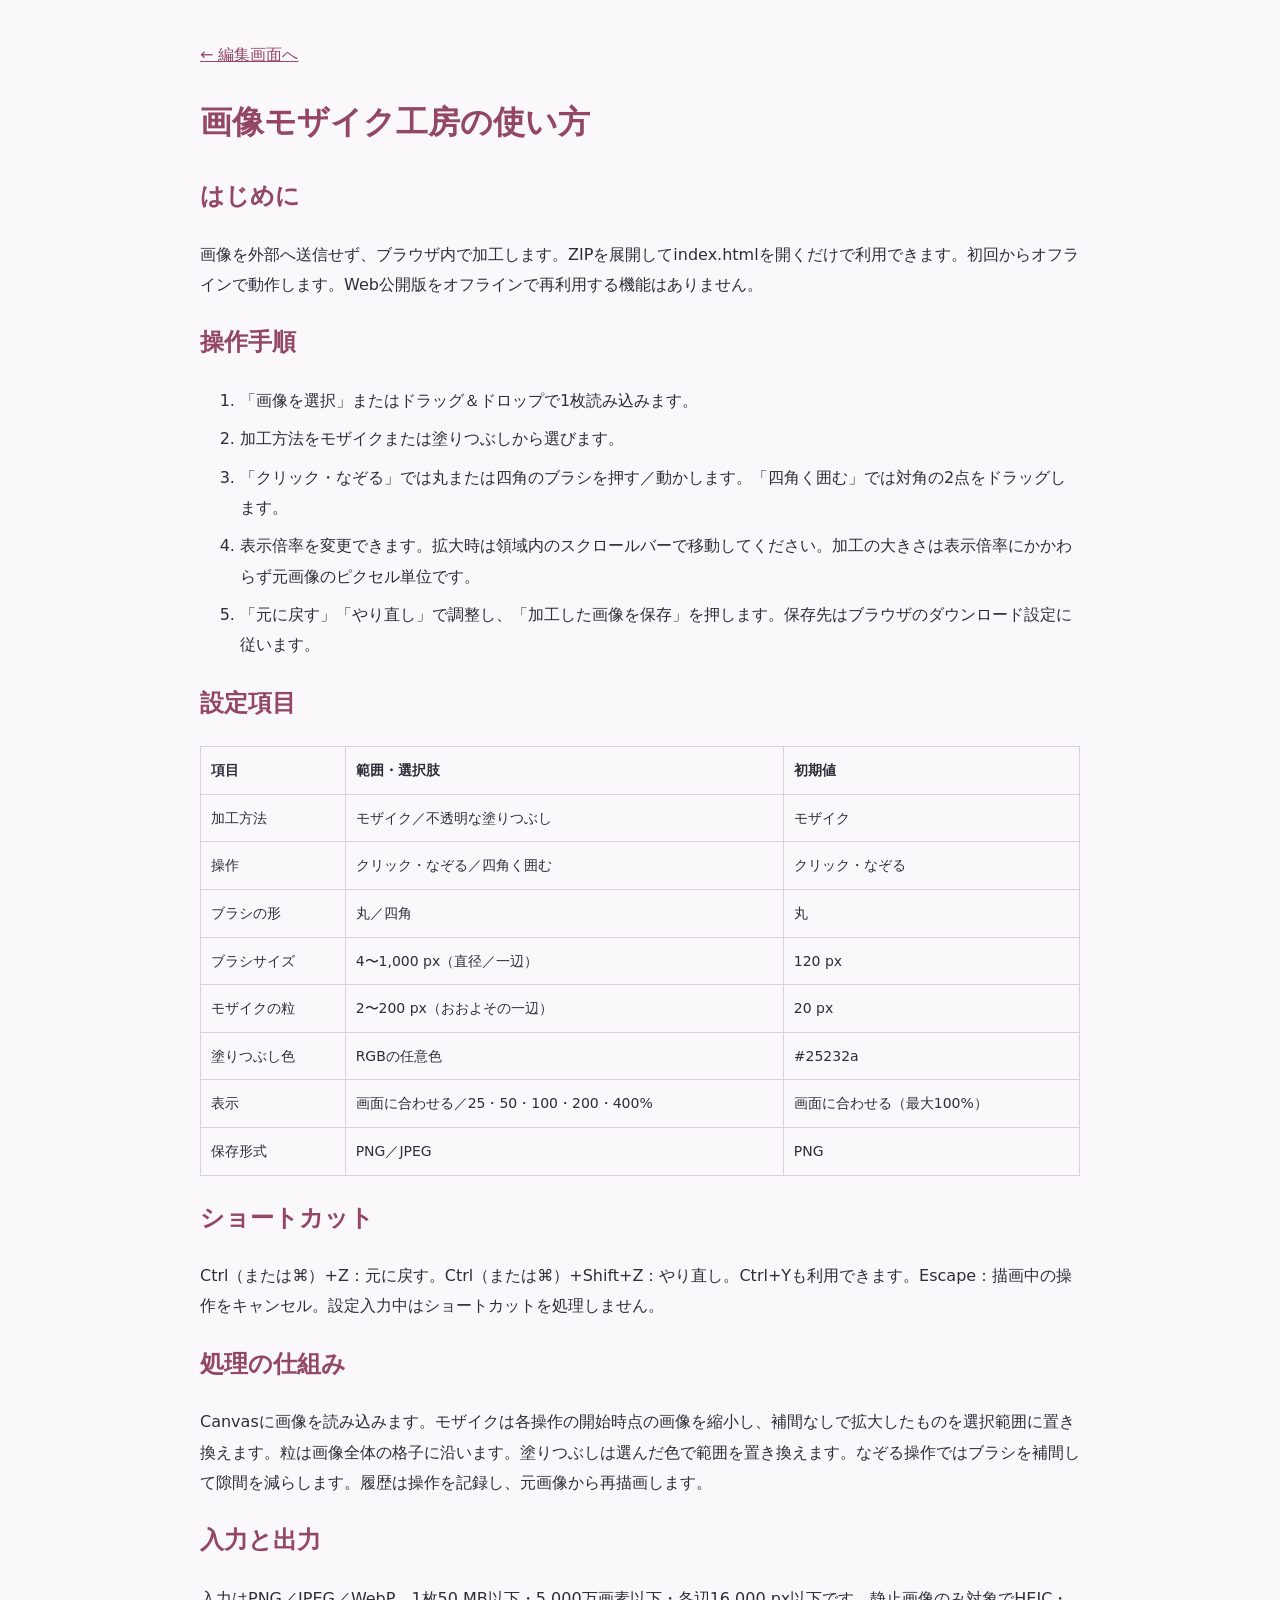
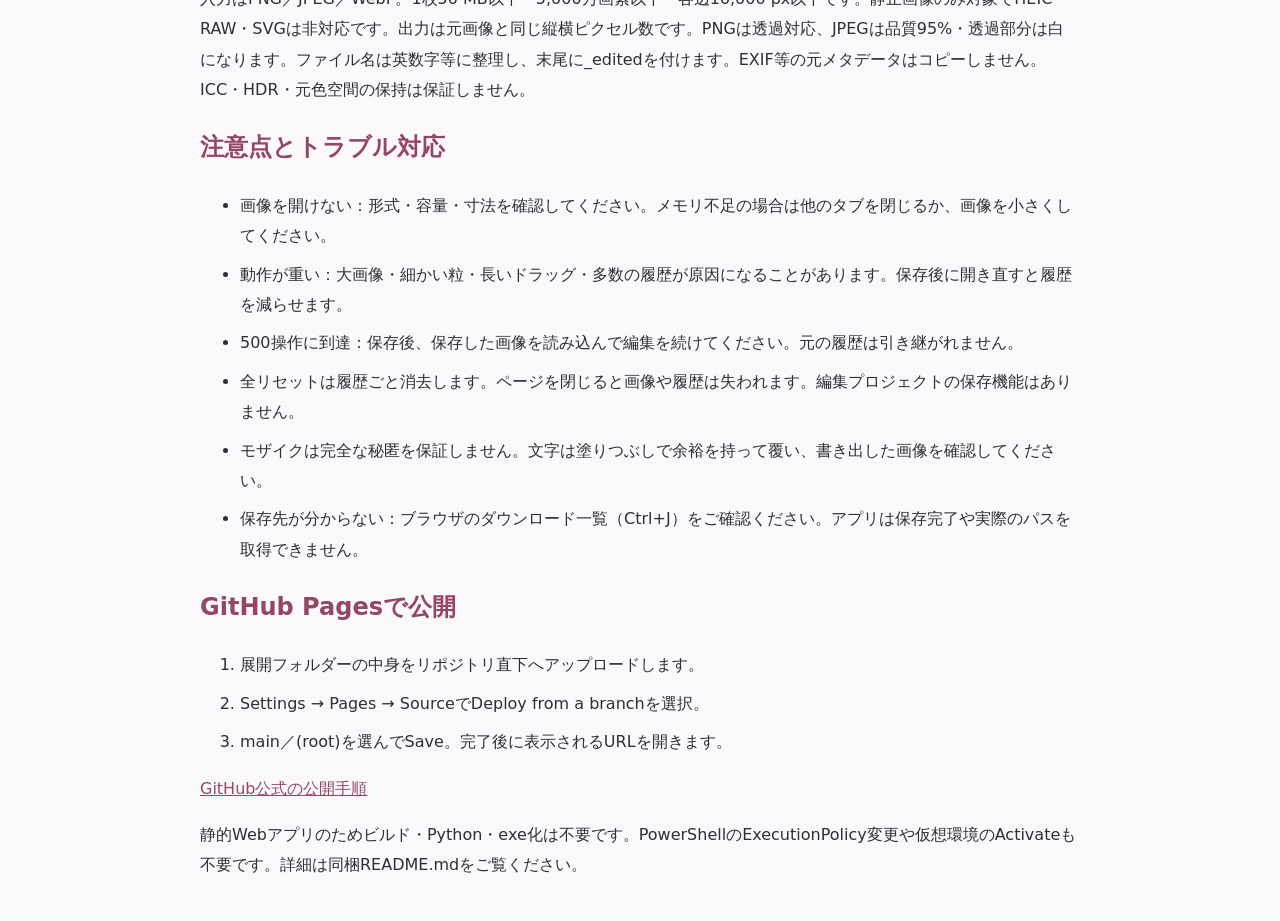
==== manual.html @ 3394f1d1 "Add files via upload" ====
<!doctype html><html lang="ja"><meta charset="utf-8"><meta name="viewport" content="width=device-width,initial-scale=1"><title>画像モザイク工房 — 使い方</title><style>body{max-width:880px;margin:40px auto;padding:0 24px;font:16px/1.9 system-ui,sans-serif;color:#302c38;background:#faf8fb}h1,h2,a{color:#934765}table{border-collapse:collapse;width:100%;font-size:14px}th,td{border:1px solid #d9d0de;padding:10px;text-align:left}code{background:#eee8f0;padding:2px 5px}li{margin:8px 0}</style><a href="index.html">← 編集画面へ</a><h1>画像モザイク工房の使い方</h1><h2>はじめに</h2><p>画像を外部へ送信せず、ブラウザ内で加工します。ZIPを展開してindex.htmlを開くだけで利用できます。初回からオフラインで動作します。Web公開版をオフラインで再利用する機能はありません。</p><h2>操作手順</h2><ol><li>「画像を選択」またはドラッグ＆ドロップで1枚読み込みます。</li><li>加工方法をモザイクまたは塗りつぶしから選びます。</li><li>「クリック・なぞる」では丸または四角のブラシを押す／動かします。「四角く囲む」では対角の2点をドラッグします。</li><li>表示倍率を変更できます。拡大時は領域内のスクロールバーで移動してください。加工の大きさは表示倍率にかかわらず元画像のピクセル単位です。</li><li>「元に戻す」「やり直し」で調整し、「加工した画像を保存」を押します。保存先はブラウザのダウンロード設定に従います。</li></ol><h2>設定項目</h2><table><tr><th>項目</th><th>範囲・選択肢</th><th>初期値</th></tr><tr><td>加工方法</td><td>モザイク／不透明な塗りつぶし</td><td>モザイク</td></tr><tr><td>操作</td><td>クリック・なぞる／四角く囲む</td><td>クリック・なぞる</td></tr><tr><td>ブラシの形</td><td>丸／四角</td><td>丸</td></tr><tr><td>ブラシサイズ</td><td>4〜1,000 px（直径／一辺）</td><td>120 px</td></tr><tr><td>モザイクの粒</td><td>2〜200 px（おおよその一辺）</td><td>20 px</td></tr><tr><td>塗りつぶし色</td><td>RGBの任意色</td><td>#25232a</td></tr><tr><td>表示</td><td>画面に合わせる／25・50・100・200・400%</td><td>画面に合わせる（最大100%）</td></tr><tr><td>保存形式</td><td>PNG／JPEG</td><td>PNG</td></tr></table><h2>ショートカット</h2><p>Ctrl（または⌘）+Z：元に戻す。Ctrl（または⌘）+Shift+Z：やり直し。Ctrl+Yも利用できます。Escape：描画中の操作をキャンセル。設定入力中はショートカットを処理しません。</p><h2>処理の仕組み</h2><p>Canvasに画像を読み込みます。モザイクは各操作の開始時点の画像を縮小し、補間なしで拡大したものを選択範囲に置き換えます。粒は画像全体の格子に沿います。塗りつぶしは選んだ色で範囲を置き換えます。なぞる操作ではブラシを補間して隙間を減らします。履歴は操作を記録し、元画像から再描画します。</p><h2>入力と出力</h2><p>入力はPNG／JPEG／WebP。1枚50 MB以下・5,000万画素以下・各辺16,000 px以下です。静止画像のみ対象でHEIC・RAW・SVGは非対応です。出力は元画像と同じ縦横ピクセル数です。PNGは透過対応、JPEGは品質95%・透過部分は白になります。ファイル名は英数字等に整理し、末尾に_editedを付けます。EXIF等の元メタデータはコピーしません。ICC・HDR・元色空間の保持は保証しません。</p><h2>注意点とトラブル対応</h2><ul><li>画像を開けない：形式・容量・寸法を確認してください。メモリ不足の場合は他のタブを閉じるか、画像を小さくしてください。</li><li>動作が重い：大画像・細かい粒・長いドラッグ・多数の履歴が原因になることがあります。保存後に開き直すと履歴を減らせます。</li><li>500操作に到達：保存後、保存した画像を読み込んで編集を続けてください。元の履歴は引き継がれません。</li><li>全リセットは履歴ごと消去します。ページを閉じると画像や履歴は失われます。編集プロジェクトの保存機能はありません。</li><li>モザイクは完全な秘匿を保証しません。文字は塗りつぶしで余裕を持って覆い、書き出した画像を確認してください。</li><li>保存先が分からない：ブラウザのダウンロード一覧（Ctrl+J）をご確認ください。アプリは保存完了や実際のパスを取得できません。</li></ul><h2>GitHub Pagesで公開</h2><ol><li>展開フォルダーの中身をリポジトリ直下へアップロードします。</li><li>Settings → Pages → SourceでDeploy from a branchを選択。</li><li>main／(root)を選んでSave。完了後に表示されるURLを開きます。</li></ol><p><a href="https://docs.github.com/en/pages/getting-started-with-github-pages/configuring-a-publishing-source-for-your-github-pages-site">GitHub公式の公開手順</a></p><p>静的Webアプリのためビルド・Python・exe化は不要です。PowerShellのExecutionPolicy変更や仮想環境のActivateも不要です。詳細は同梱README.mdをご覧ください。</p></html>
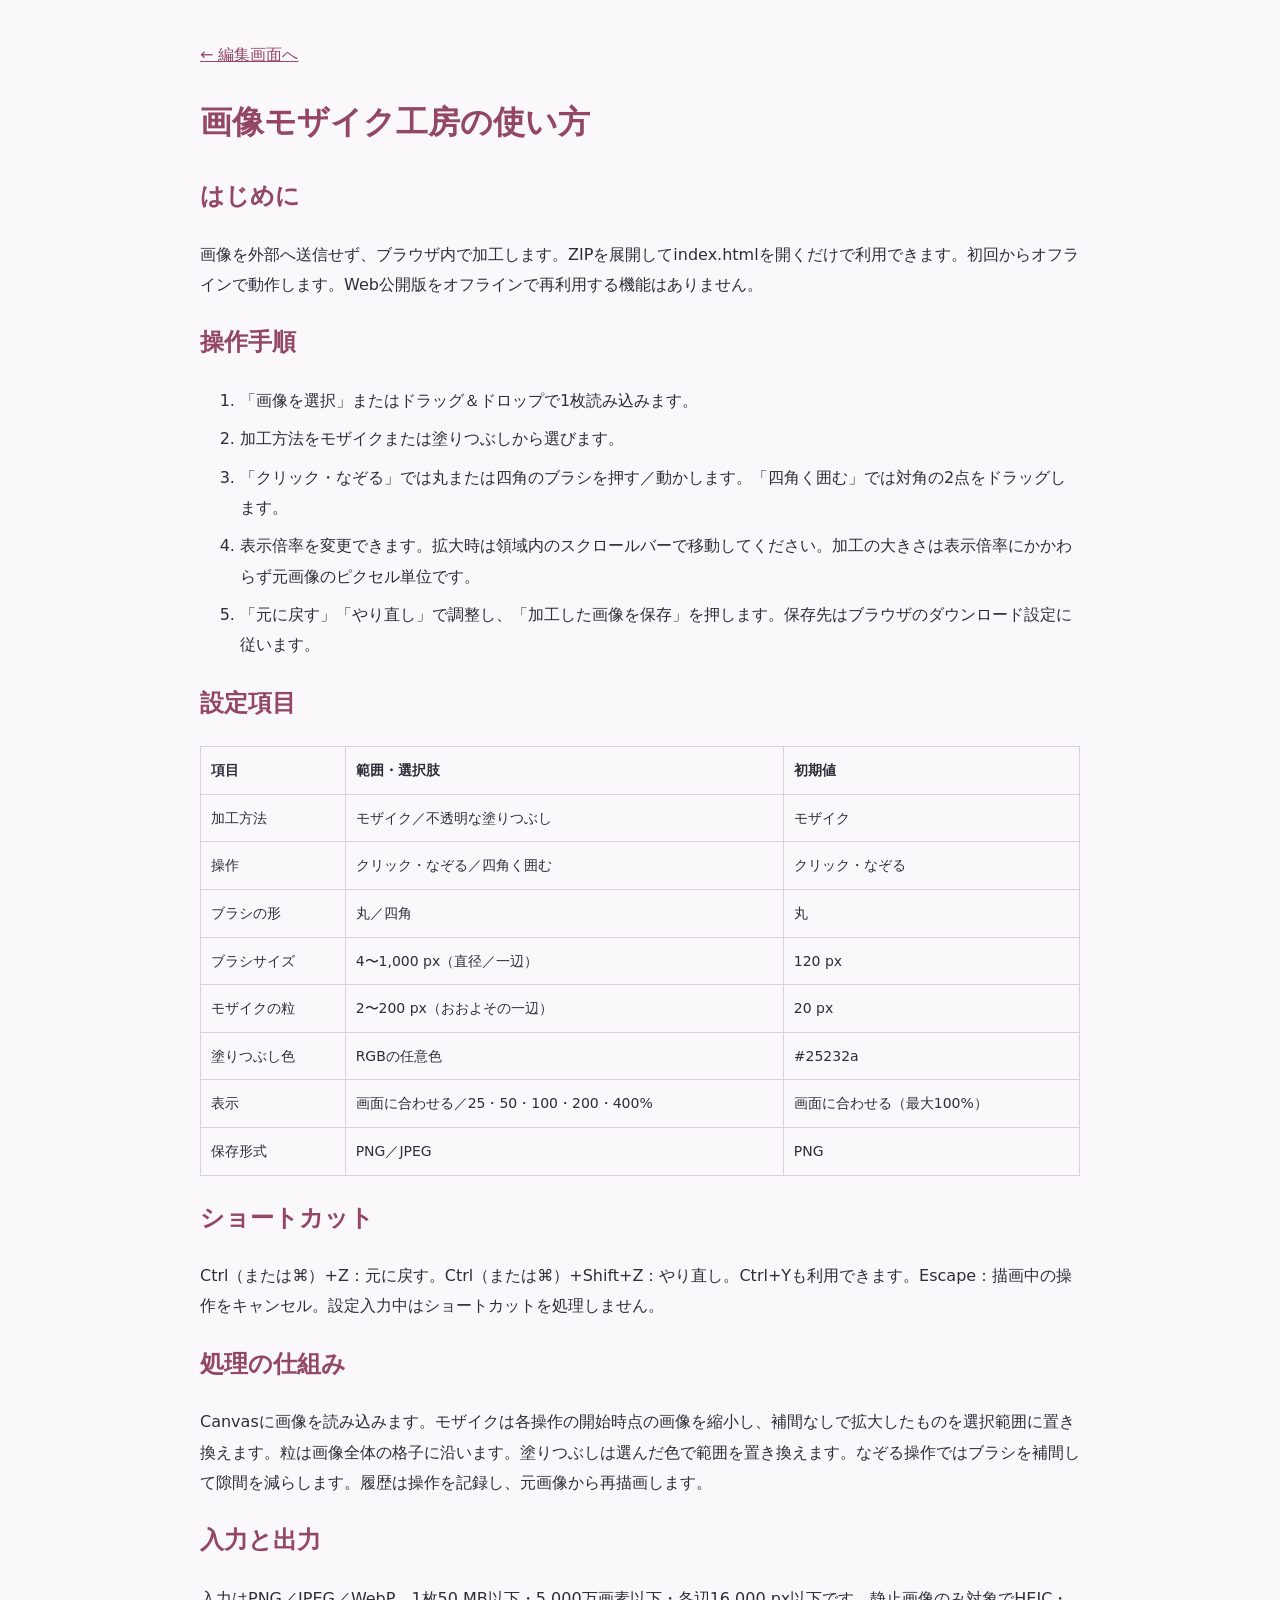
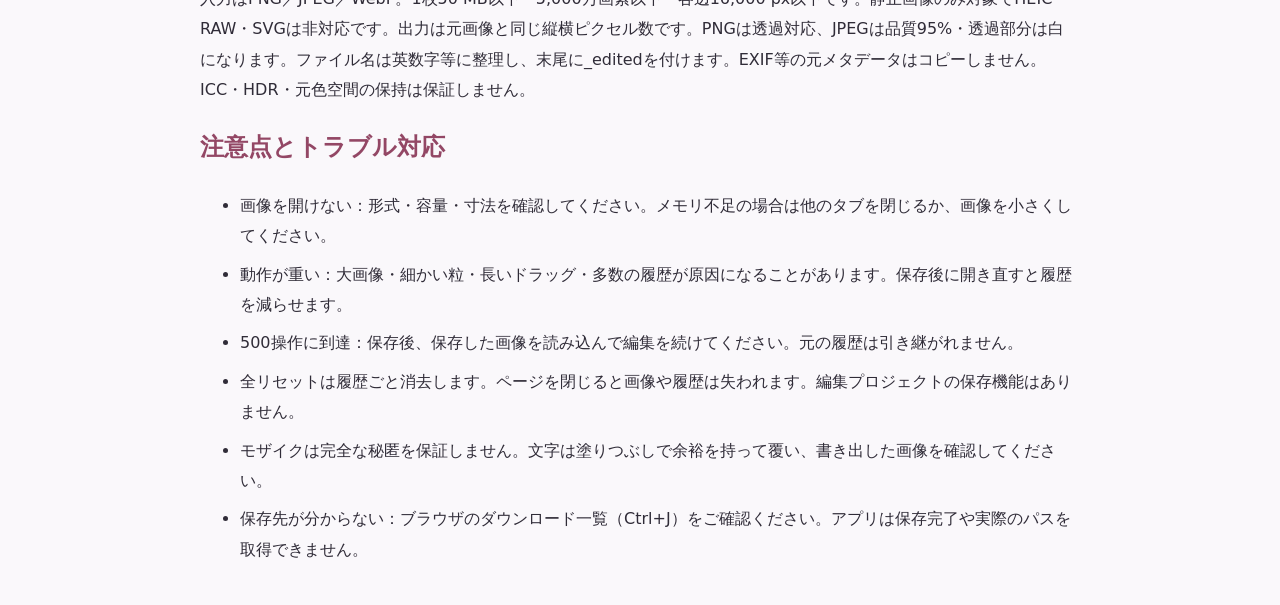
==== commit 194e163b: "Update manual.html" ====
--- a/manual.html
+++ b/manual.html
@@ -1 +1 @@
-<!doctype html><html lang="ja"><meta charset="utf-8"><meta name="viewport" content="width=device-width,initial-scale=1"><title>画像モザイク工房 — 使い方</title><style>body{max-width:880px;margin:40px auto;padding:0 24px;font:16px/1.9 system-ui,sans-serif;color:#302c38;background:#faf8fb}h1,h2,a{color:#934765}table{border-collapse:collapse;width:100%;font-size:14px}th,td{border:1px solid #d9d0de;padding:10px;text-align:left}code{background:#eee8f0;padding:2px 5px}li{margin:8px 0}</style><a href="index.html">← 編集画面へ</a><h1>画像モザイク工房の使い方</h1><h2>はじめに</h2><p>画像を外部へ送信せず、ブラウザ内で加工します。ZIPを展開してindex.htmlを開くだけで利用できます。初回からオフラインで動作します。Web公開版をオフラインで再利用する機能はありません。</p><h2>操作手順</h2><ol><li>「画像を選択」またはドラッグ＆ドロップで1枚読み込みます。</li><li>加工方法をモザイクまたは塗りつぶしから選びます。</li><li>「クリック・なぞる」では丸または四角のブラシを押す／動かします。「四角く囲む」では対角の2点をドラッグします。</li><li>表示倍率を変更できます。拡大時は領域内のスクロールバーで移動してください。加工の大きさは表示倍率にかかわらず元画像のピクセル単位です。</li><li>「元に戻す」「やり直し」で調整し、「加工した画像を保存」を押します。保存先はブラウザのダウンロード設定に従います。</li></ol><h2>設定項目</h2><table><tr><th>項目</th><th>範囲・選択肢</th><th>初期値</th></tr><tr><td>加工方法</td><td>モザイク／不透明な塗りつぶし</td><td>モザイク</td></tr><tr><td>操作</td><td>クリック・なぞる／四角く囲む</td><td>クリック・なぞる</td></tr><tr><td>ブラシの形</td><td>丸／四角</td><td>丸</td></tr><tr><td>ブラシサイズ</td><td>4〜1,000 px（直径／一辺）</td><td>120 px</td></tr><tr><td>モザイクの粒</td><td>2〜200 px（おおよその一辺）</td><td>20 px</td></tr><tr><td>塗りつぶし色</td><td>RGBの任意色</td><td>#25232a</td></tr><tr><td>表示</td><td>画面に合わせる／25・50・100・200・400%</td><td>画面に合わせる（最大100%）</td></tr><tr><td>保存形式</td><td>PNG／JPEG</td><td>PNG</td></tr></table><h2>ショートカット</h2><p>Ctrl（または⌘）+Z：元に戻す。Ctrl（または⌘）+Shift+Z：やり直し。Ctrl+Yも利用できます。Escape：描画中の操作をキャンセル。設定入力中はショートカットを処理しません。</p><h2>処理の仕組み</h2><p>Canvasに画像を読み込みます。モザイクは各操作の開始時点の画像を縮小し、補間なしで拡大したものを選択範囲に置き換えます。粒は画像全体の格子に沿います。塗りつぶしは選んだ色で範囲を置き換えます。なぞる操作ではブラシを補間して隙間を減らします。履歴は操作を記録し、元画像から再描画します。</p><h2>入力と出力</h2><p>入力はPNG／JPEG／WebP。1枚50 MB以下・5,000万画素以下・各辺16,000 px以下です。静止画像のみ対象でHEIC・RAW・SVGは非対応です。出力は元画像と同じ縦横ピクセル数です。PNGは透過対応、JPEGは品質95%・透過部分は白になります。ファイル名は英数字等に整理し、末尾に_editedを付けます。EXIF等の元メタデータはコピーしません。ICC・HDR・元色空間の保持は保証しません。</p><h2>注意点とトラブル対応</h2><ul><li>画像を開けない：形式・容量・寸法を確認してください。メモリ不足の場合は他のタブを閉じるか、画像を小さくしてください。</li><li>動作が重い：大画像・細かい粒・長いドラッグ・多数の履歴が原因になることがあります。保存後に開き直すと履歴を減らせます。</li><li>500操作に到達：保存後、保存した画像を読み込んで編集を続けてください。元の履歴は引き継がれません。</li><li>全リセットは履歴ごと消去します。ページを閉じると画像や履歴は失われます。編集プロジェクトの保存機能はありません。</li><li>モザイクは完全な秘匿を保証しません。文字は塗りつぶしで余裕を持って覆い、書き出した画像を確認してください。</li><li>保存先が分からない：ブラウザのダウンロード一覧（Ctrl+J）をご確認ください。アプリは保存完了や実際のパスを取得できません。</li></ul><h2>GitHub Pagesで公開</h2><ol><li>展開フォルダーの中身をリポジトリ直下へアップロードします。</li><li>Settings → Pages → SourceでDeploy from a branchを選択。</li><li>main／(root)を選んでSave。完了後に表示されるURLを開きます。</li></ol><p><a href="https://docs.github.com/en/pages/getting-started-with-github-pages/configuring-a-publishing-source-for-your-github-pages-site">GitHub公式の公開手順</a></p><p>静的Webアプリのためビルド・Python・exe化は不要です。PowerShellのExecutionPolicy変更や仮想環境のActivateも不要です。詳細は同梱README.mdをご覧ください。</p></html>+<!doctype html><html lang="ja"><meta charset="utf-8"><meta name="viewport" content="width=device-width,initial-scale=1"><title>画像モザイク工房 — 使い方</title><style>body{max-width:880px;margin:40px auto;padding:0 24px;font:16px/1.9 system-ui,sans-serif;color:#302c38;background:#faf8fb}h1,h2,a{color:#934765}table{border-collapse:collapse;width:100%;font-size:14px}th,td{border:1px solid #d9d0de;padding:10px;text-align:left}code{background:#eee8f0;padding:2px 5px}li{margin:8px 0}</style><a href="index.html">← 編集画面へ</a><h1>画像モザイク工房の使い方</h1><h2>はじめに</h2><p>画像を外部へ送信せず、ブラウザ内で加工します。ZIPを展開してindex.htmlを開くだけで利用できます。初回からオフラインで動作します。Web公開版をオフラインで再利用する機能はありません。</p><h2>操作手順</h2><ol><li>「画像を選択」またはドラッグ＆ドロップで1枚読み込みます。</li><li>加工方法をモザイクまたは塗りつぶしから選びます。</li><li>「クリック・なぞる」では丸または四角のブラシを押す／動かします。「四角く囲む」では対角の2点をドラッグします。</li><li>表示倍率を変更できます。拡大時は領域内のスクロールバーで移動してください。加工の大きさは表示倍率にかかわらず元画像のピクセル単位です。</li><li>「元に戻す」「やり直し」で調整し、「加工した画像を保存」を押します。保存先はブラウザのダウンロード設定に従います。</li></ol><h2>設定項目</h2><table><tr><th>項目</th><th>範囲・選択肢</th><th>初期値</th></tr><tr><td>加工方法</td><td>モザイク／不透明な塗りつぶし</td><td>モザイク</td></tr><tr><td>操作</td><td>クリック・なぞる／四角く囲む</td><td>クリック・なぞる</td></tr><tr><td>ブラシの形</td><td>丸／四角</td><td>丸</td></tr><tr><td>ブラシサイズ</td><td>4〜1,000 px（直径／一辺）</td><td>120 px</td></tr><tr><td>モザイクの粒</td><td>2〜200 px（おおよその一辺）</td><td>20 px</td></tr><tr><td>塗りつぶし色</td><td>RGBの任意色</td><td>#25232a</td></tr><tr><td>表示</td><td>画面に合わせる／25・50・100・200・400%</td><td>画面に合わせる（最大100%）</td></tr><tr><td>保存形式</td><td>PNG／JPEG</td><td>PNG</td></tr></table><h2>ショートカット</h2><p>Ctrl（または⌘）+Z：元に戻す。Ctrl（または⌘）+Shift+Z：やり直し。Ctrl+Yも利用できます。Escape：描画中の操作をキャンセル。設定入力中はショートカットを処理しません。</p><h2>処理の仕組み</h2><p>Canvasに画像を読み込みます。モザイクは各操作の開始時点の画像を縮小し、補間なしで拡大したものを選択範囲に置き換えます。粒は画像全体の格子に沿います。塗りつぶしは選んだ色で範囲を置き換えます。なぞる操作ではブラシを補間して隙間を減らします。履歴は操作を記録し、元画像から再描画します。</p><h2>入力と出力</h2><p>入力はPNG／JPEG／WebP。1枚50 MB以下・5,000万画素以下・各辺16,000 px以下です。静止画像のみ対象でHEIC・RAW・SVGは非対応です。出力は元画像と同じ縦横ピクセル数です。PNGは透過対応、JPEGは品質95%・透過部分は白になります。ファイル名は英数字等に整理し、末尾に_editedを付けます。EXIF等の元メタデータはコピーしません。ICC・HDR・元色空間の保持は保証しません。</p><h2>注意点とトラブル対応</h2><ul><li>画像を開けない：形式・容量・寸法を確認してください。メモリ不足の場合は他のタブを閉じるか、画像を小さくしてください。</li><li>動作が重い：大画像・細かい粒・長いドラッグ・多数の履歴が原因になることがあります。保存後に開き直すと履歴を減らせます。</li><li>500操作に到達：保存後、保存した画像を読み込んで編集を続けてください。元の履歴は引き継がれません。</li><li>全リセットは履歴ごと消去します。ページを閉じると画像や履歴は失われます。編集プロジェクトの保存機能はありません。</li><li>モザイクは完全な秘匿を保証しません。文字は塗りつぶしで余裕を持って覆い、書き出した画像を確認してください。</li><li>保存先が分からない：ブラウザのダウンロード一覧（Ctrl+J）をご確認ください。アプリは保存完了や実際のパスを取得できません。</p></html>
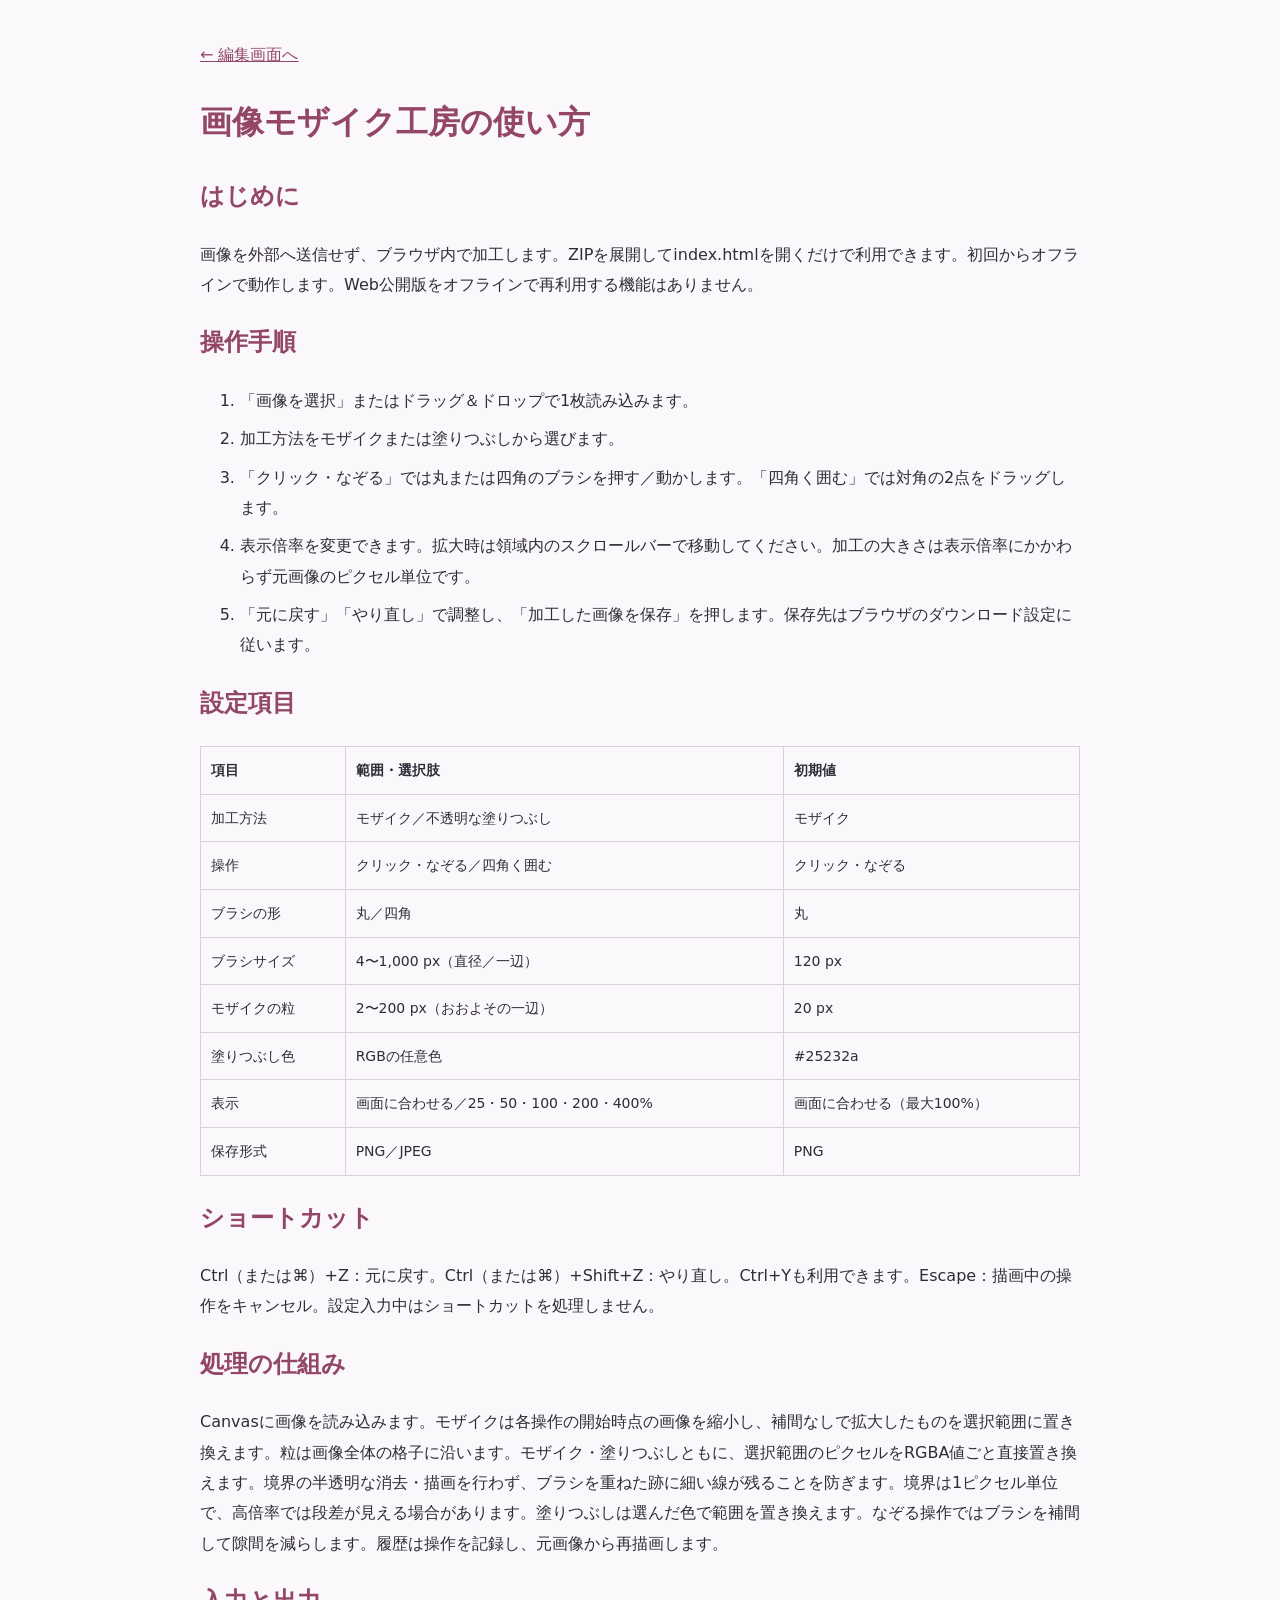
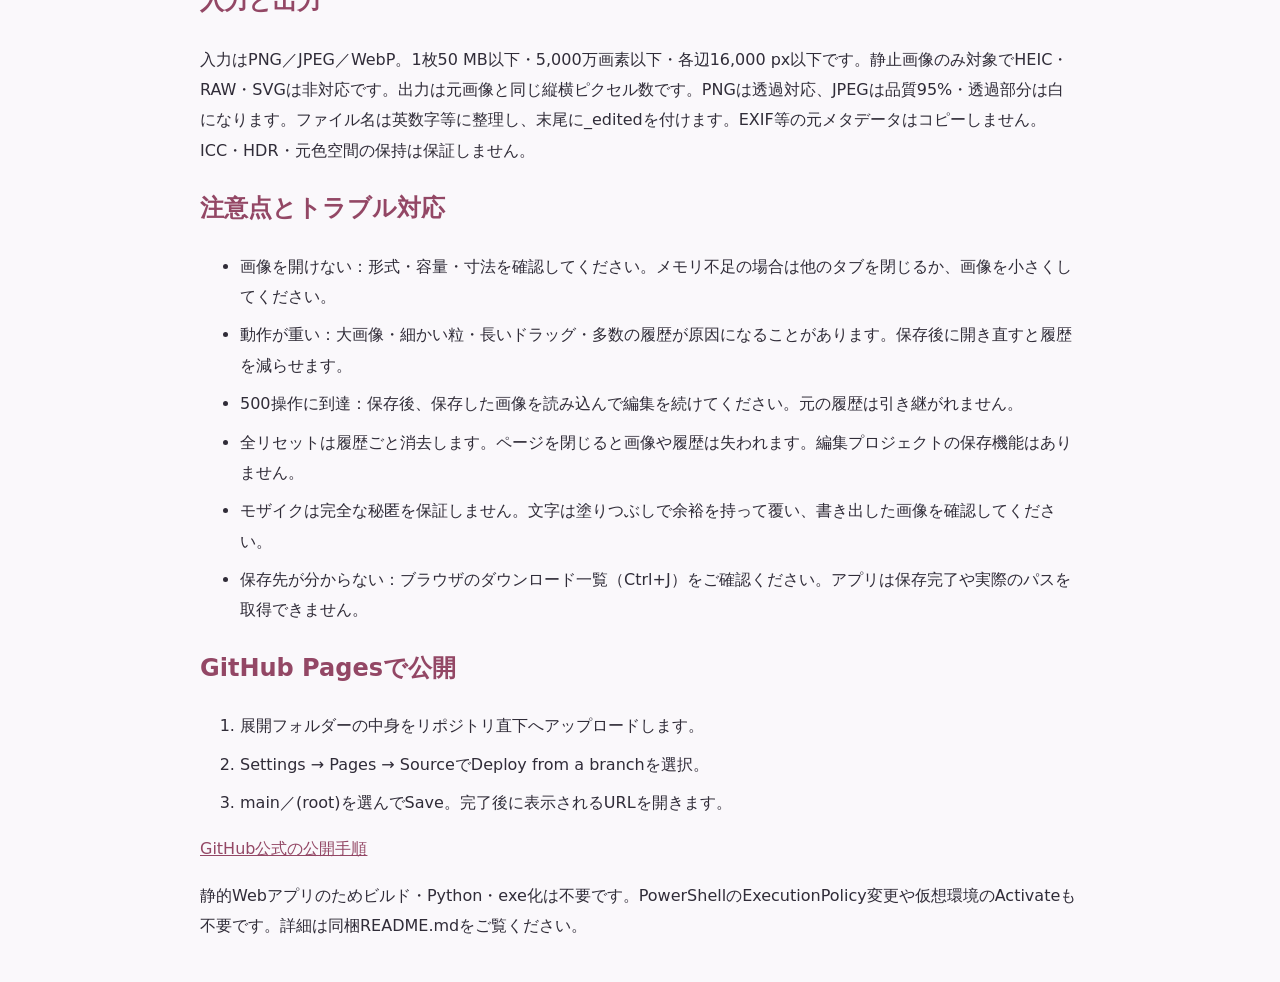
==== commit 22133539: "Add files via upload" ====
--- a/manual.html
+++ b/manual.html
@@ -1 +1 @@
-<!doctype html><html lang="ja"><meta charset="utf-8"><meta name="viewport" content="width=device-width,initial-scale=1"><title>画像モザイク工房 — 使い方</title><style>body{max-width:880px;margin:40px auto;padding:0 24px;font:16px/1.9 system-ui,sans-serif;color:#302c38;background:#faf8fb}h1,h2,a{color:#934765}table{border-collapse:collapse;width:100%;font-size:14px}th,td{border:1px solid #d9d0de;padding:10px;text-align:left}code{background:#eee8f0;padding:2px 5px}li{margin:8px 0}</style><a href="index.html">← 編集画面へ</a><h1>画像モザイク工房の使い方</h1><h2>はじめに</h2><p>画像を外部へ送信せず、ブラウザ内で加工します。ZIPを展開してindex.htmlを開くだけで利用できます。初回からオフラインで動作します。Web公開版をオフラインで再利用する機能はありません。</p><h2>操作手順</h2><ol><li>「画像を選択」またはドラッグ＆ドロップで1枚読み込みます。</li><li>加工方法をモザイクまたは塗りつぶしから選びます。</li><li>「クリック・なぞる」では丸または四角のブラシを押す／動かします。「四角く囲む」では対角の2点をドラッグします。</li><li>表示倍率を変更できます。拡大時は領域内のスクロールバーで移動してください。加工の大きさは表示倍率にかかわらず元画像のピクセル単位です。</li><li>「元に戻す」「やり直し」で調整し、「加工した画像を保存」を押します。保存先はブラウザのダウンロード設定に従います。</li></ol><h2>設定項目</h2><table><tr><th>項目</th><th>範囲・選択肢</th><th>初期値</th></tr><tr><td>加工方法</td><td>モザイク／不透明な塗りつぶし</td><td>モザイク</td></tr><tr><td>操作</td><td>クリック・なぞる／四角く囲む</td><td>クリック・なぞる</td></tr><tr><td>ブラシの形</td><td>丸／四角</td><td>丸</td></tr><tr><td>ブラシサイズ</td><td>4〜1,000 px（直径／一辺）</td><td>120 px</td></tr><tr><td>モザイクの粒</td><td>2〜200 px（おおよその一辺）</td><td>20 px</td></tr><tr><td>塗りつぶし色</td><td>RGBの任意色</td><td>#25232a</td></tr><tr><td>表示</td><td>画面に合わせる／25・50・100・200・400%</td><td>画面に合わせる（最大100%）</td></tr><tr><td>保存形式</td><td>PNG／JPEG</td><td>PNG</td></tr></table><h2>ショートカット</h2><p>Ctrl（または⌘）+Z：元に戻す。Ctrl（または⌘）+Shift+Z：やり直し。Ctrl+Yも利用できます。Escape：描画中の操作をキャンセル。設定入力中はショートカットを処理しません。</p><h2>処理の仕組み</h2><p>Canvasに画像を読み込みます。モザイクは各操作の開始時点の画像を縮小し、補間なしで拡大したものを選択範囲に置き換えます。粒は画像全体の格子に沿います。塗りつぶしは選んだ色で範囲を置き換えます。なぞる操作ではブラシを補間して隙間を減らします。履歴は操作を記録し、元画像から再描画します。</p><h2>入力と出力</h2><p>入力はPNG／JPEG／WebP。1枚50 MB以下・5,000万画素以下・各辺16,000 px以下です。静止画像のみ対象でHEIC・RAW・SVGは非対応です。出力は元画像と同じ縦横ピクセル数です。PNGは透過対応、JPEGは品質95%・透過部分は白になります。ファイル名は英数字等に整理し、末尾に_editedを付けます。EXIF等の元メタデータはコピーしません。ICC・HDR・元色空間の保持は保証しません。</p><h2>注意点とトラブル対応</h2><ul><li>画像を開けない：形式・容量・寸法を確認してください。メモリ不足の場合は他のタブを閉じるか、画像を小さくしてください。</li><li>動作が重い：大画像・細かい粒・長いドラッグ・多数の履歴が原因になることがあります。保存後に開き直すと履歴を減らせます。</li><li>500操作に到達：保存後、保存した画像を読み込んで編集を続けてください。元の履歴は引き継がれません。</li><li>全リセットは履歴ごと消去します。ページを閉じると画像や履歴は失われます。編集プロジェクトの保存機能はありません。</li><li>モザイクは完全な秘匿を保証しません。文字は塗りつぶしで余裕を持って覆い、書き出した画像を確認してください。</li><li>保存先が分からない：ブラウザのダウンロード一覧（Ctrl+J）をご確認ください。アプリは保存完了や実際のパスを取得できません。</p></html>
+<!doctype html><html lang="ja"><meta charset="utf-8"><meta name="viewport" content="width=device-width,initial-scale=1"><title>画像モザイク工房 — 使い方</title><style>body{max-width:880px;margin:40px auto;padding:0 24px;font:16px/1.9 system-ui,sans-serif;color:#302c38;background:#faf8fb}h1,h2,a{color:#934765}table{border-collapse:collapse;width:100%;font-size:14px}th,td{border:1px solid #d9d0de;padding:10px;text-align:left}code{background:#eee8f0;padding:2px 5px}li{margin:8px 0}</style><a href="index.html">← 編集画面へ</a><h1>画像モザイク工房の使い方</h1><h2>はじめに</h2><p>画像を外部へ送信せず、ブラウザ内で加工します。ZIPを展開してindex.htmlを開くだけで利用できます。初回からオフラインで動作します。Web公開版をオフラインで再利用する機能はありません。</p><h2>操作手順</h2><ol><li>「画像を選択」またはドラッグ＆ドロップで1枚読み込みます。</li><li>加工方法をモザイクまたは塗りつぶしから選びます。</li><li>「クリック・なぞる」では丸または四角のブラシを押す／動かします。「四角く囲む」では対角の2点をドラッグします。</li><li>表示倍率を変更できます。拡大時は領域内のスクロールバーで移動してください。加工の大きさは表示倍率にかかわらず元画像のピクセル単位です。</li><li>「元に戻す」「やり直し」で調整し、「加工した画像を保存」を押します。保存先はブラウザのダウンロード設定に従います。</li></ol><h2>設定項目</h2><table><tr><th>項目</th><th>範囲・選択肢</th><th>初期値</th></tr><tr><td>加工方法</td><td>モザイク／不透明な塗りつぶし</td><td>モザイク</td></tr><tr><td>操作</td><td>クリック・なぞる／四角く囲む</td><td>クリック・なぞる</td></tr><tr><td>ブラシの形</td><td>丸／四角</td><td>丸</td></tr><tr><td>ブラシサイズ</td><td>4〜1,000 px（直径／一辺）</td><td>120 px</td></tr><tr><td>モザイクの粒</td><td>2〜200 px（おおよその一辺）</td><td>20 px</td></tr><tr><td>塗りつぶし色</td><td>RGBの任意色</td><td>#25232a</td></tr><tr><td>表示</td><td>画面に合わせる／25・50・100・200・400%</td><td>画面に合わせる（最大100%）</td></tr><tr><td>保存形式</td><td>PNG／JPEG</td><td>PNG</td></tr></table><h2>ショートカット</h2><p>Ctrl（または⌘）+Z：元に戻す。Ctrl（または⌘）+Shift+Z：やり直し。Ctrl+Yも利用できます。Escape：描画中の操作をキャンセル。設定入力中はショートカットを処理しません。</p><h2>処理の仕組み</h2><p>Canvasに画像を読み込みます。モザイクは各操作の開始時点の画像を縮小し、補間なしで拡大したものを選択範囲に置き換えます。粒は画像全体の格子に沿います。モザイク・塗りつぶしともに、選択範囲のピクセルをRGBA値ごと直接置き換えます。境界の半透明な消去・描画を行わず、ブラシを重ねた跡に細い線が残ることを防ぎます。境界は1ピクセル単位で、高倍率では段差が見える場合があります。塗りつぶしは選んだ色で範囲を置き換えます。なぞる操作ではブラシを補間して隙間を減らします。履歴は操作を記録し、元画像から再描画します。</p><h2>入力と出力</h2><p>入力はPNG／JPEG／WebP。1枚50 MB以下・5,000万画素以下・各辺16,000 px以下です。静止画像のみ対象でHEIC・RAW・SVGは非対応です。出力は元画像と同じ縦横ピクセル数です。PNGは透過対応、JPEGは品質95%・透過部分は白になります。ファイル名は英数字等に整理し、末尾に_editedを付けます。EXIF等の元メタデータはコピーしません。ICC・HDR・元色空間の保持は保証しません。</p><h2>注意点とトラブル対応</h2><ul><li>画像を開けない：形式・容量・寸法を確認してください。メモリ不足の場合は他のタブを閉じるか、画像を小さくしてください。</li><li>動作が重い：大画像・細かい粒・長いドラッグ・多数の履歴が原因になることがあります。保存後に開き直すと履歴を減らせます。</li><li>500操作に到達：保存後、保存した画像を読み込んで編集を続けてください。元の履歴は引き継がれません。</li><li>全リセットは履歴ごと消去します。ページを閉じると画像や履歴は失われます。編集プロジェクトの保存機能はありません。</li><li>モザイクは完全な秘匿を保証しません。文字は塗りつぶしで余裕を持って覆い、書き出した画像を確認してください。</li><li>保存先が分からない：ブラウザのダウンロード一覧（Ctrl+J）をご確認ください。アプリは保存完了や実際のパスを取得できません。</li></ul><h2>GitHub Pagesで公開</h2><ol><li>展開フォルダーの中身をリポジトリ直下へアップロードします。</li><li>Settings → Pages → SourceでDeploy from a branchを選択。</li><li>main／(root)を選んでSave。完了後に表示されるURLを開きます。</li></ol><p><a href="https://docs.github.com/en/pages/getting-started-with-github-pages/configuring-a-publishing-source-for-your-github-pages-site">GitHub公式の公開手順</a></p><p>静的Webアプリのためビルド・Python・exe化は不要です。PowerShellのExecutionPolicy変更や仮想環境のActivateも不要です。詳細は同梱README.mdをご覧ください。</p></html>
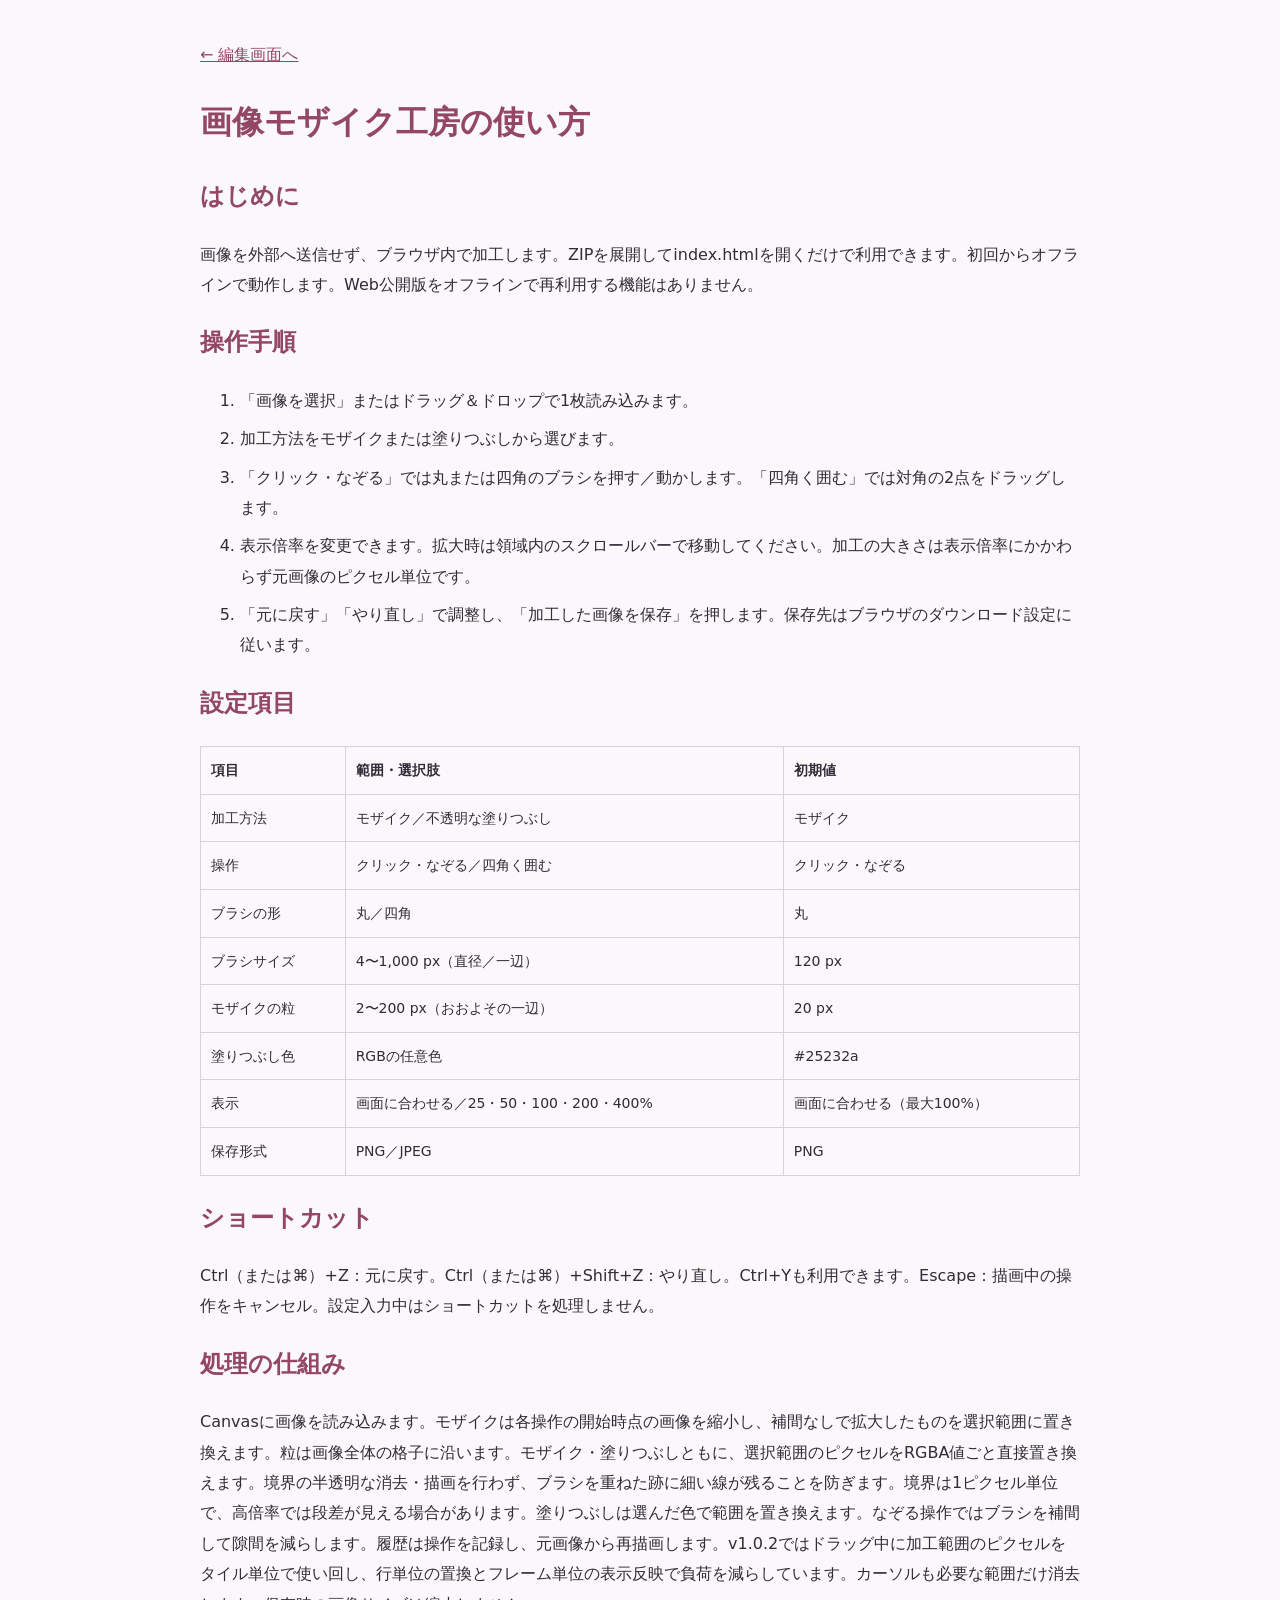
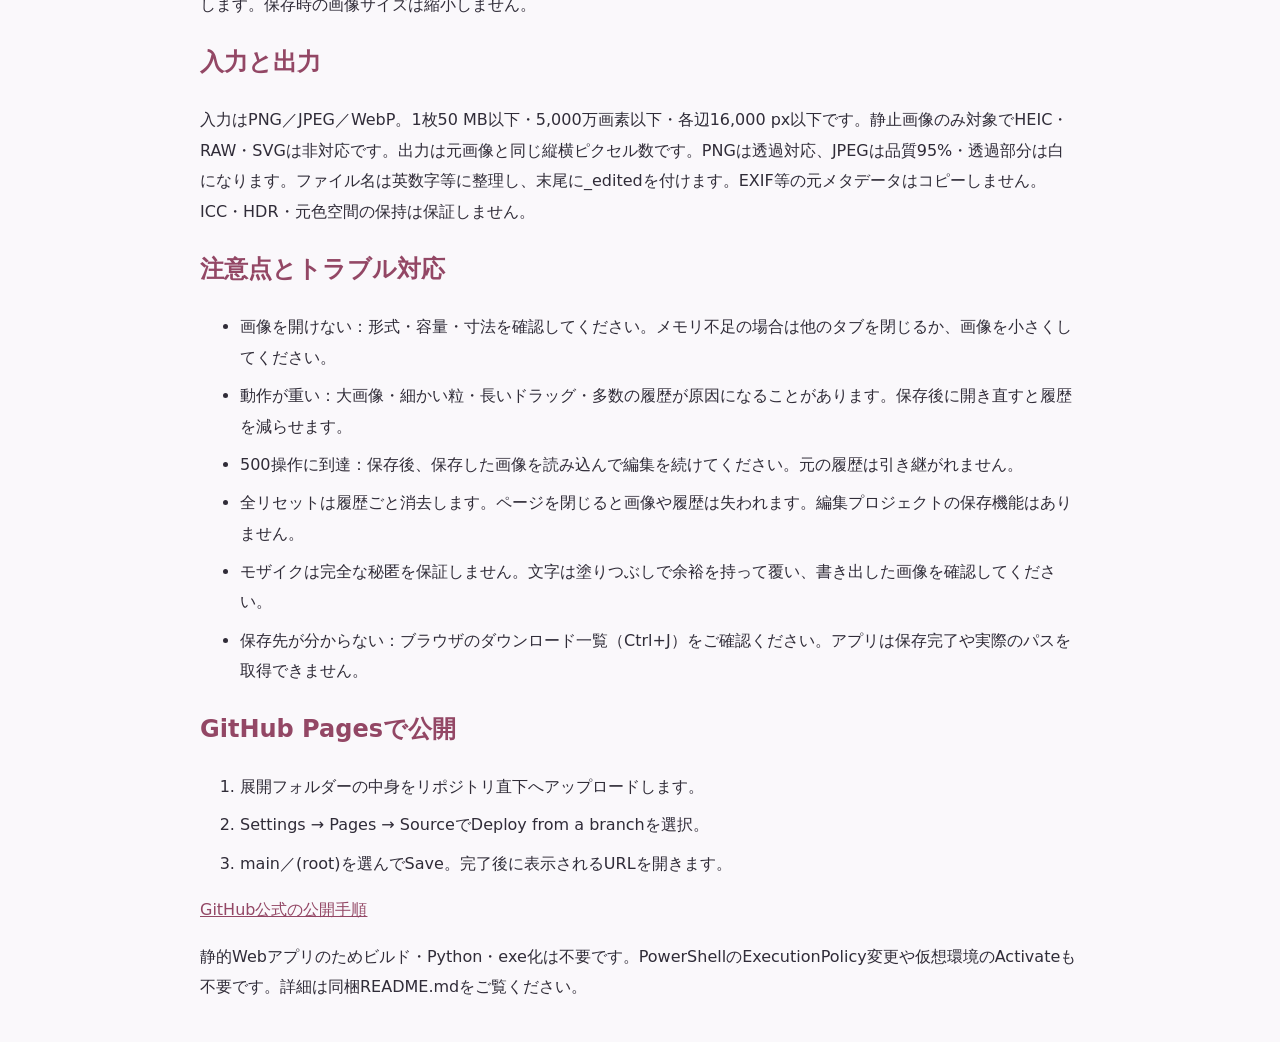
==== commit 42234c3d: "Add files via upload" ====
--- a/manual.html
+++ b/manual.html
@@ -1 +1 @@
-<!doctype html><html lang="ja"><meta charset="utf-8"><meta name="viewport" content="width=device-width,initial-scale=1"><title>画像モザイク工房 — 使い方</title><style>body{max-width:880px;margin:40px auto;padding:0 24px;font:16px/1.9 system-ui,sans-serif;color:#302c38;background:#faf8fb}h1,h2,a{color:#934765}table{border-collapse:collapse;width:100%;font-size:14px}th,td{border:1px solid #d9d0de;padding:10px;text-align:left}code{background:#eee8f0;padding:2px 5px}li{margin:8px 0}</style><a href="index.html">← 編集画面へ</a><h1>画像モザイク工房の使い方</h1><h2>はじめに</h2><p>画像を外部へ送信せず、ブラウザ内で加工します。ZIPを展開してindex.htmlを開くだけで利用できます。初回からオフラインで動作します。Web公開版をオフラインで再利用する機能はありません。</p><h2>操作手順</h2><ol><li>「画像を選択」またはドラッグ＆ドロップで1枚読み込みます。</li><li>加工方法をモザイクまたは塗りつぶしから選びます。</li><li>「クリック・なぞる」では丸または四角のブラシを押す／動かします。「四角く囲む」では対角の2点をドラッグします。</li><li>表示倍率を変更できます。拡大時は領域内のスクロールバーで移動してください。加工の大きさは表示倍率にかかわらず元画像のピクセル単位です。</li><li>「元に戻す」「やり直し」で調整し、「加工した画像を保存」を押します。保存先はブラウザのダウンロード設定に従います。</li></ol><h2>設定項目</h2><table><tr><th>項目</th><th>範囲・選択肢</th><th>初期値</th></tr><tr><td>加工方法</td><td>モザイク／不透明な塗りつぶし</td><td>モザイク</td></tr><tr><td>操作</td><td>クリック・なぞる／四角く囲む</td><td>クリック・なぞる</td></tr><tr><td>ブラシの形</td><td>丸／四角</td><td>丸</td></tr><tr><td>ブラシサイズ</td><td>4〜1,000 px（直径／一辺）</td><td>120 px</td></tr><tr><td>モザイクの粒</td><td>2〜200 px（おおよその一辺）</td><td>20 px</td></tr><tr><td>塗りつぶし色</td><td>RGBの任意色</td><td>#25232a</td></tr><tr><td>表示</td><td>画面に合わせる／25・50・100・200・400%</td><td>画面に合わせる（最大100%）</td></tr><tr><td>保存形式</td><td>PNG／JPEG</td><td>PNG</td></tr></table><h2>ショートカット</h2><p>Ctrl（または⌘）+Z：元に戻す。Ctrl（または⌘）+Shift+Z：やり直し。Ctrl+Yも利用できます。Escape：描画中の操作をキャンセル。設定入力中はショートカットを処理しません。</p><h2>処理の仕組み</h2><p>Canvasに画像を読み込みます。モザイクは各操作の開始時点の画像を縮小し、補間なしで拡大したものを選択範囲に置き換えます。粒は画像全体の格子に沿います。モザイク・塗りつぶしともに、選択範囲のピクセルをRGBA値ごと直接置き換えます。境界の半透明な消去・描画を行わず、ブラシを重ねた跡に細い線が残ることを防ぎます。境界は1ピクセル単位で、高倍率では段差が見える場合があります。塗りつぶしは選んだ色で範囲を置き換えます。なぞる操作ではブラシを補間して隙間を減らします。履歴は操作を記録し、元画像から再描画します。</p><h2>入力と出力</h2><p>入力はPNG／JPEG／WebP。1枚50 MB以下・5,000万画素以下・各辺16,000 px以下です。静止画像のみ対象でHEIC・RAW・SVGは非対応です。出力は元画像と同じ縦横ピクセル数です。PNGは透過対応、JPEGは品質95%・透過部分は白になります。ファイル名は英数字等に整理し、末尾に_editedを付けます。EXIF等の元メタデータはコピーしません。ICC・HDR・元色空間の保持は保証しません。</p><h2>注意点とトラブル対応</h2><ul><li>画像を開けない：形式・容量・寸法を確認してください。メモリ不足の場合は他のタブを閉じるか、画像を小さくしてください。</li><li>動作が重い：大画像・細かい粒・長いドラッグ・多数の履歴が原因になることがあります。保存後に開き直すと履歴を減らせます。</li><li>500操作に到達：保存後、保存した画像を読み込んで編集を続けてください。元の履歴は引き継がれません。</li><li>全リセットは履歴ごと消去します。ページを閉じると画像や履歴は失われます。編集プロジェクトの保存機能はありません。</li><li>モザイクは完全な秘匿を保証しません。文字は塗りつぶしで余裕を持って覆い、書き出した画像を確認してください。</li><li>保存先が分からない：ブラウザのダウンロード一覧（Ctrl+J）をご確認ください。アプリは保存完了や実際のパスを取得できません。</li></ul><h2>GitHub Pagesで公開</h2><ol><li>展開フォルダーの中身をリポジトリ直下へアップロードします。</li><li>Settings → Pages → SourceでDeploy from a branchを選択。</li><li>main／(root)を選んでSave。完了後に表示されるURLを開きます。</li></ol><p><a href="https://docs.github.com/en/pages/getting-started-with-github-pages/configuring-a-publishing-source-for-your-github-pages-site">GitHub公式の公開手順</a></p><p>静的Webアプリのためビルド・Python・exe化は不要です。PowerShellのExecutionPolicy変更や仮想環境のActivateも不要です。詳細は同梱README.mdをご覧ください。</p></html>+<!doctype html><html lang="ja"><meta charset="utf-8"><meta name="viewport" content="width=device-width,initial-scale=1"><title>画像モザイク工房 — 使い方</title><style>body{max-width:880px;margin:40px auto;padding:0 24px;font:16px/1.9 system-ui,sans-serif;color:#302c38;background:#faf8fb}h1,h2,a{color:#934765}table{border-collapse:collapse;width:100%;font-size:14px}th,td{border:1px solid #d9d0de;padding:10px;text-align:left}code{background:#eee8f0;padding:2px 5px}li{margin:8px 0}</style><a href="index.html">← 編集画面へ</a><h1>画像モザイク工房の使い方</h1><h2>はじめに</h2><p>画像を外部へ送信せず、ブラウザ内で加工します。ZIPを展開してindex.htmlを開くだけで利用できます。初回からオフラインで動作します。Web公開版をオフラインで再利用する機能はありません。</p><h2>操作手順</h2><ol><li>「画像を選択」またはドラッグ＆ドロップで1枚読み込みます。</li><li>加工方法をモザイクまたは塗りつぶしから選びます。</li><li>「クリック・なぞる」では丸または四角のブラシを押す／動かします。「四角く囲む」では対角の2点をドラッグします。</li><li>表示倍率を変更できます。拡大時は領域内のスクロールバーで移動してください。加工の大きさは表示倍率にかかわらず元画像のピクセル単位です。</li><li>「元に戻す」「やり直し」で調整し、「加工した画像を保存」を押します。保存先はブラウザのダウンロード設定に従います。</li></ol><h2>設定項目</h2><table><tr><th>項目</th><th>範囲・選択肢</th><th>初期値</th></tr><tr><td>加工方法</td><td>モザイク／不透明な塗りつぶし</td><td>モザイク</td></tr><tr><td>操作</td><td>クリック・なぞる／四角く囲む</td><td>クリック・なぞる</td></tr><tr><td>ブラシの形</td><td>丸／四角</td><td>丸</td></tr><tr><td>ブラシサイズ</td><td>4〜1,000 px（直径／一辺）</td><td>120 px</td></tr><tr><td>モザイクの粒</td><td>2〜200 px（おおよその一辺）</td><td>20 px</td></tr><tr><td>塗りつぶし色</td><td>RGBの任意色</td><td>#25232a</td></tr><tr><td>表示</td><td>画面に合わせる／25・50・100・200・400%</td><td>画面に合わせる（最大100%）</td></tr><tr><td>保存形式</td><td>PNG／JPEG</td><td>PNG</td></tr></table><h2>ショートカット</h2><p>Ctrl（または⌘）+Z：元に戻す。Ctrl（または⌘）+Shift+Z：やり直し。Ctrl+Yも利用できます。Escape：描画中の操作をキャンセル。設定入力中はショートカットを処理しません。</p><h2>処理の仕組み</h2><p>Canvasに画像を読み込みます。モザイクは各操作の開始時点の画像を縮小し、補間なしで拡大したものを選択範囲に置き換えます。粒は画像全体の格子に沿います。モザイク・塗りつぶしともに、選択範囲のピクセルをRGBA値ごと直接置き換えます。境界の半透明な消去・描画を行わず、ブラシを重ねた跡に細い線が残ることを防ぎます。境界は1ピクセル単位で、高倍率では段差が見える場合があります。塗りつぶしは選んだ色で範囲を置き換えます。なぞる操作ではブラシを補間して隙間を減らします。履歴は操作を記録し、元画像から再描画します。v1.0.2ではドラッグ中に加工範囲のピクセルをタイル単位で使い回し、行単位の置換とフレーム単位の表示反映で負荷を減らしています。カーソルも必要な範囲だけ消去します。保存時の画像サイズは縮小しません。</p><h2>入力と出力</h2><p>入力はPNG／JPEG／WebP。1枚50 MB以下・5,000万画素以下・各辺16,000 px以下です。静止画像のみ対象でHEIC・RAW・SVGは非対応です。出力は元画像と同じ縦横ピクセル数です。PNGは透過対応、JPEGは品質95%・透過部分は白になります。ファイル名は英数字等に整理し、末尾に_editedを付けます。EXIF等の元メタデータはコピーしません。ICC・HDR・元色空間の保持は保証しません。</p><h2>注意点とトラブル対応</h2><ul><li>画像を開けない：形式・容量・寸法を確認してください。メモリ不足の場合は他のタブを閉じるか、画像を小さくしてください。</li><li>動作が重い：大画像・細かい粒・長いドラッグ・多数の履歴が原因になることがあります。保存後に開き直すと履歴を減らせます。</li><li>500操作に到達：保存後、保存した画像を読み込んで編集を続けてください。元の履歴は引き継がれません。</li><li>全リセットは履歴ごと消去します。ページを閉じると画像や履歴は失われます。編集プロジェクトの保存機能はありません。</li><li>モザイクは完全な秘匿を保証しません。文字は塗りつぶしで余裕を持って覆い、書き出した画像を確認してください。</li><li>保存先が分からない：ブラウザのダウンロード一覧（Ctrl+J）をご確認ください。アプリは保存完了や実際のパスを取得できません。</li></ul><h2>GitHub Pagesで公開</h2><ol><li>展開フォルダーの中身をリポジトリ直下へアップロードします。</li><li>Settings → Pages → SourceでDeploy from a branchを選択。</li><li>main／(root)を選んでSave。完了後に表示されるURLを開きます。</li></ol><p><a href="https://docs.github.com/en/pages/getting-started-with-github-pages/configuring-a-publishing-source-for-your-github-pages-site">GitHub公式の公開手順</a></p><p>静的Webアプリのためビルド・Python・exe化は不要です。PowerShellのExecutionPolicy変更や仮想環境のActivateも不要です。詳細は同梱README.mdをご覧ください。</p></html>
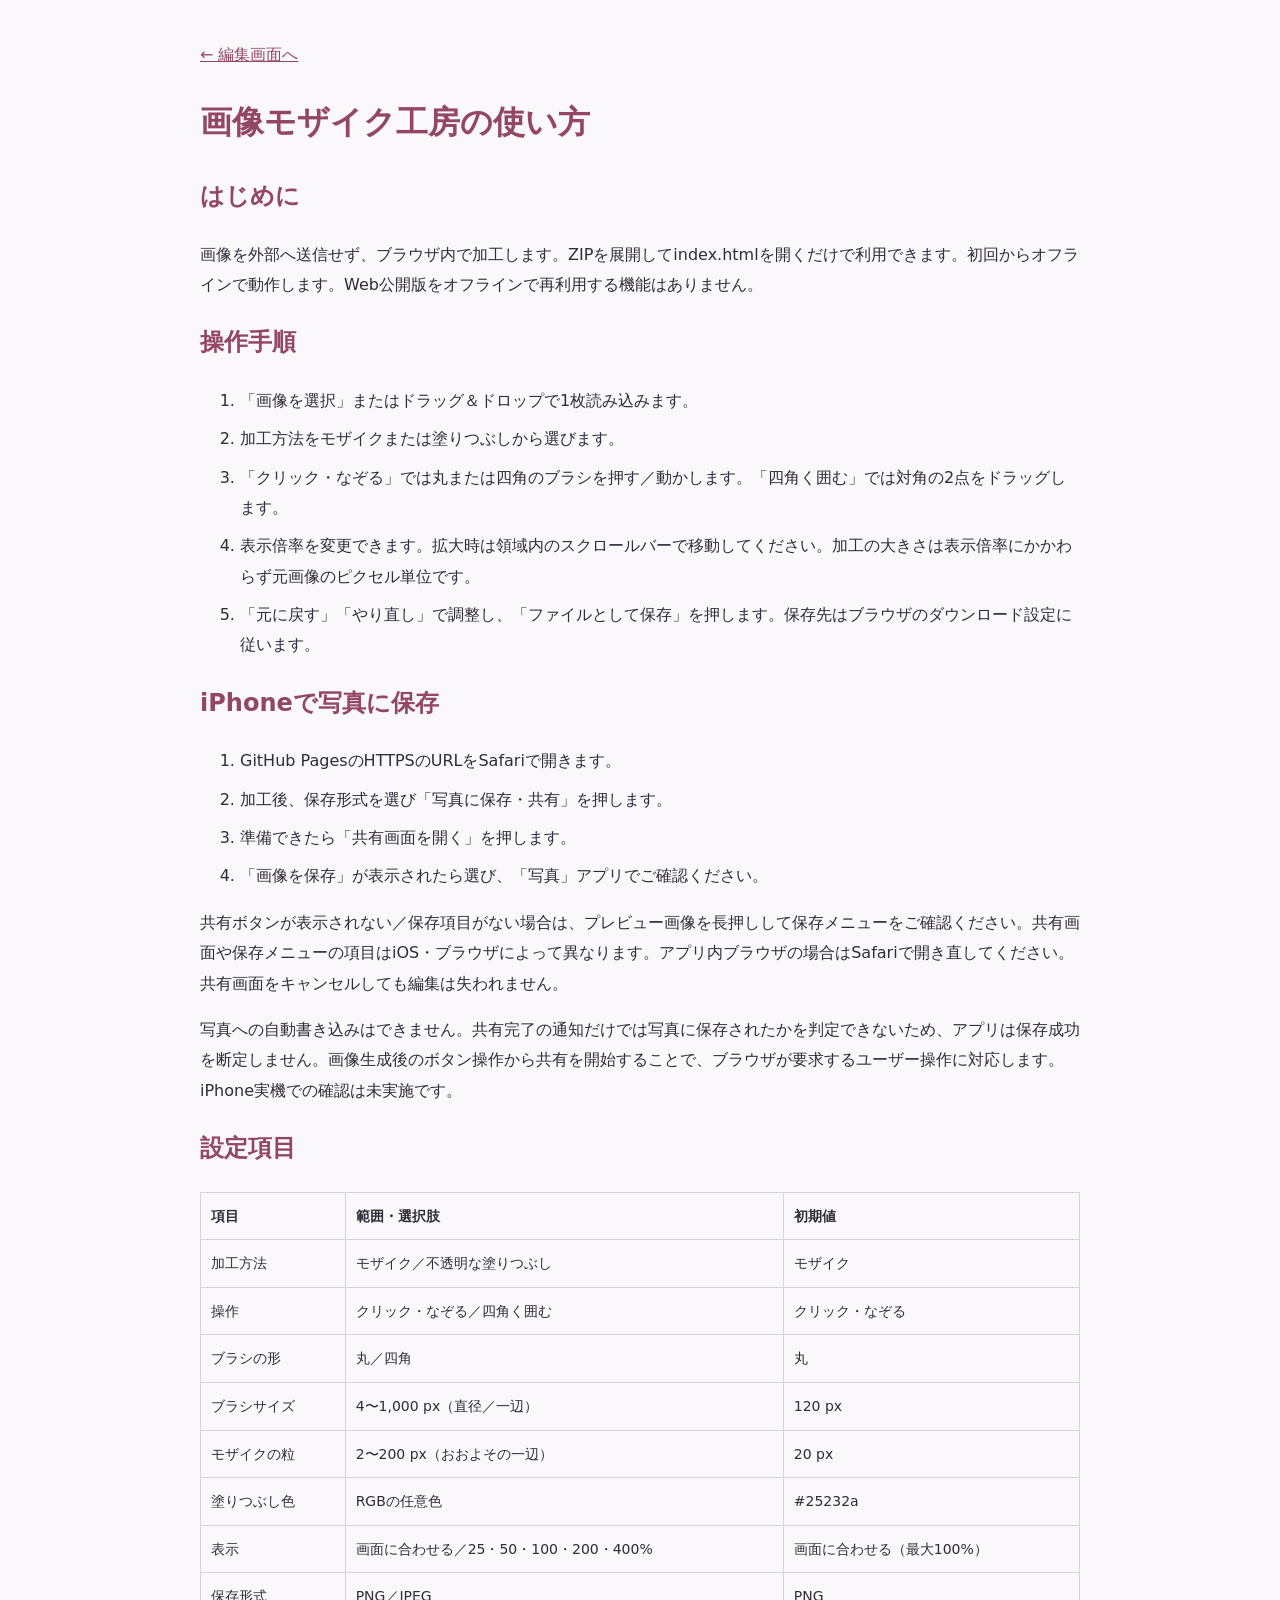
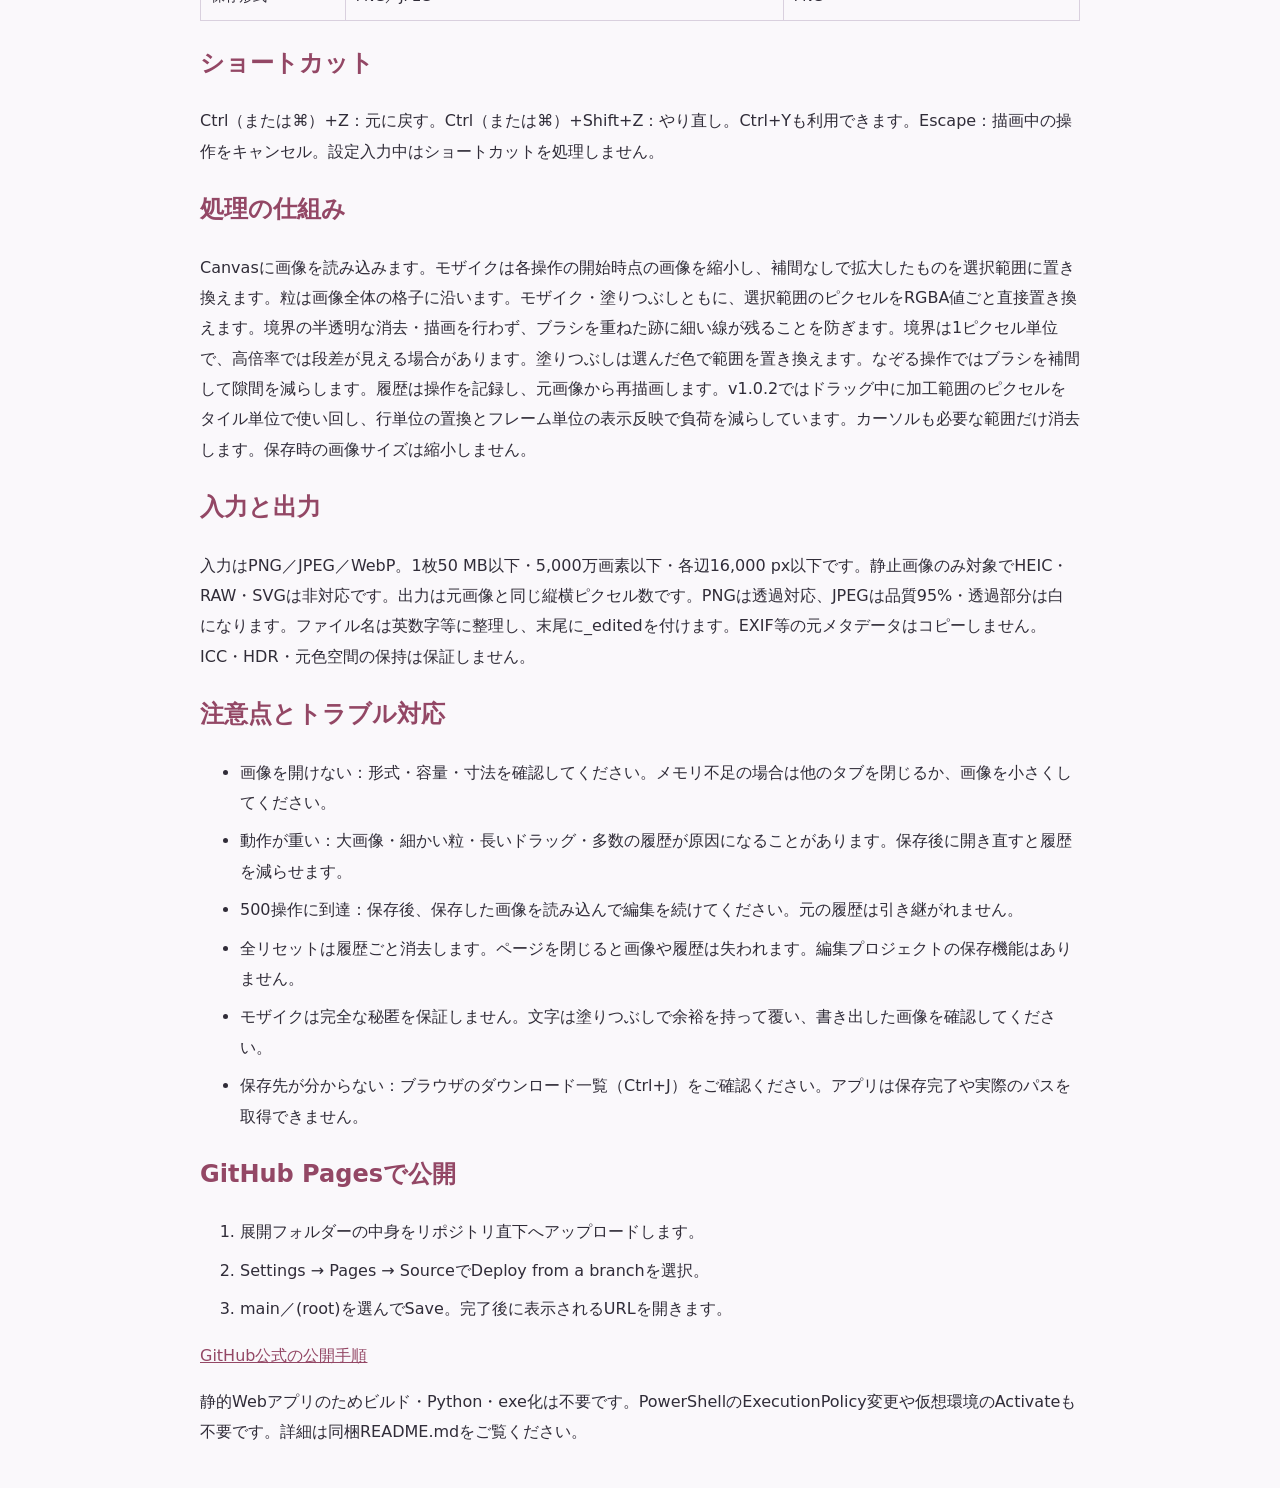
==== commit 47d1d96a: "Add files via upload" ====
--- a/manual.html
+++ b/manual.html
@@ -1 +1 @@
-<!doctype html><html lang="ja"><meta charset="utf-8"><meta name="viewport" content="width=device-width,initial-scale=1"><title>画像モザイク工房 — 使い方</title><style>body{max-width:880px;margin:40px auto;padding:0 24px;font:16px/1.9 system-ui,sans-serif;color:#302c38;background:#faf8fb}h1,h2,a{color:#934765}table{border-collapse:collapse;width:100%;font-size:14px}th,td{border:1px solid #d9d0de;padding:10px;text-align:left}code{background:#eee8f0;padding:2px 5px}li{margin:8px 0}</style><a href="index.html">← 編集画面へ</a><h1>画像モザイク工房の使い方</h1><h2>はじめに</h2><p>画像を外部へ送信せず、ブラウザ内で加工します。ZIPを展開してindex.htmlを開くだけで利用できます。初回からオフラインで動作します。Web公開版をオフラインで再利用する機能はありません。</p><h2>操作手順</h2><ol><li>「画像を選択」またはドラッグ＆ドロップで1枚読み込みます。</li><li>加工方法をモザイクまたは塗りつぶしから選びます。</li><li>「クリック・なぞる」では丸または四角のブラシを押す／動かします。「四角く囲む」では対角の2点をドラッグします。</li><li>表示倍率を変更できます。拡大時は領域内のスクロールバーで移動してください。加工の大きさは表示倍率にかかわらず元画像のピクセル単位です。</li><li>「元に戻す」「やり直し」で調整し、「加工した画像を保存」を押します。保存先はブラウザのダウンロード設定に従います。</li></ol><h2>設定項目</h2><table><tr><th>項目</th><th>範囲・選択肢</th><th>初期値</th></tr><tr><td>加工方法</td><td>モザイク／不透明な塗りつぶし</td><td>モザイク</td></tr><tr><td>操作</td><td>クリック・なぞる／四角く囲む</td><td>クリック・なぞる</td></tr><tr><td>ブラシの形</td><td>丸／四角</td><td>丸</td></tr><tr><td>ブラシサイズ</td><td>4〜1,000 px（直径／一辺）</td><td>120 px</td></tr><tr><td>モザイクの粒</td><td>2〜200 px（おおよその一辺）</td><td>20 px</td></tr><tr><td>塗りつぶし色</td><td>RGBの任意色</td><td>#25232a</td></tr><tr><td>表示</td><td>画面に合わせる／25・50・100・200・400%</td><td>画面に合わせる（最大100%）</td></tr><tr><td>保存形式</td><td>PNG／JPEG</td><td>PNG</td></tr></table><h2>ショートカット</h2><p>Ctrl（または⌘）+Z：元に戻す。Ctrl（または⌘）+Shift+Z：やり直し。Ctrl+Yも利用できます。Escape：描画中の操作をキャンセル。設定入力中はショートカットを処理しません。</p><h2>処理の仕組み</h2><p>Canvasに画像を読み込みます。モザイクは各操作の開始時点の画像を縮小し、補間なしで拡大したものを選択範囲に置き換えます。粒は画像全体の格子に沿います。モザイク・塗りつぶしともに、選択範囲のピクセルをRGBA値ごと直接置き換えます。境界の半透明な消去・描画を行わず、ブラシを重ねた跡に細い線が残ることを防ぎます。境界は1ピクセル単位で、高倍率では段差が見える場合があります。塗りつぶしは選んだ色で範囲を置き換えます。なぞる操作ではブラシを補間して隙間を減らします。履歴は操作を記録し、元画像から再描画します。v1.0.2ではドラッグ中に加工範囲のピクセルをタイル単位で使い回し、行単位の置換とフレーム単位の表示反映で負荷を減らしています。カーソルも必要な範囲だけ消去します。保存時の画像サイズは縮小しません。</p><h2>入力と出力</h2><p>入力はPNG／JPEG／WebP。1枚50 MB以下・5,000万画素以下・各辺16,000 px以下です。静止画像のみ対象でHEIC・RAW・SVGは非対応です。出力は元画像と同じ縦横ピクセル数です。PNGは透過対応、JPEGは品質95%・透過部分は白になります。ファイル名は英数字等に整理し、末尾に_editedを付けます。EXIF等の元メタデータはコピーしません。ICC・HDR・元色空間の保持は保証しません。</p><h2>注意点とトラブル対応</h2><ul><li>画像を開けない：形式・容量・寸法を確認してください。メモリ不足の場合は他のタブを閉じるか、画像を小さくしてください。</li><li>動作が重い：大画像・細かい粒・長いドラッグ・多数の履歴が原因になることがあります。保存後に開き直すと履歴を減らせます。</li><li>500操作に到達：保存後、保存した画像を読み込んで編集を続けてください。元の履歴は引き継がれません。</li><li>全リセットは履歴ごと消去します。ページを閉じると画像や履歴は失われます。編集プロジェクトの保存機能はありません。</li><li>モザイクは完全な秘匿を保証しません。文字は塗りつぶしで余裕を持って覆い、書き出した画像を確認してください。</li><li>保存先が分からない：ブラウザのダウンロード一覧（Ctrl+J）をご確認ください。アプリは保存完了や実際のパスを取得できません。</li></ul><h2>GitHub Pagesで公開</h2><ol><li>展開フォルダーの中身をリポジトリ直下へアップロードします。</li><li>Settings → Pages → SourceでDeploy from a branchを選択。</li><li>main／(root)を選んでSave。完了後に表示されるURLを開きます。</li></ol><p><a href="https://docs.github.com/en/pages/getting-started-with-github-pages/configuring-a-publishing-source-for-your-github-pages-site">GitHub公式の公開手順</a></p><p>静的Webアプリのためビルド・Python・exe化は不要です。PowerShellのExecutionPolicy変更や仮想環境のActivateも不要です。詳細は同梱README.mdをご覧ください。</p></html>+<!doctype html><html lang="ja"><meta charset="utf-8"><meta name="viewport" content="width=device-width,initial-scale=1"><title>画像モザイク工房 — 使い方</title><style>body{max-width:880px;margin:40px auto;padding:0 24px;font:16px/1.9 system-ui,sans-serif;color:#302c38;background:#faf8fb}h1,h2,a{color:#934765}table{border-collapse:collapse;width:100%;font-size:14px}th,td{border:1px solid #d9d0de;padding:10px;text-align:left}code{background:#eee8f0;padding:2px 5px}li{margin:8px 0}</style><a href="index.html">← 編集画面へ</a><h1>画像モザイク工房の使い方</h1><h2>はじめに</h2><p>画像を外部へ送信せず、ブラウザ内で加工します。ZIPを展開してindex.htmlを開くだけで利用できます。初回からオフラインで動作します。Web公開版をオフラインで再利用する機能はありません。</p><h2>操作手順</h2><ol><li>「画像を選択」またはドラッグ＆ドロップで1枚読み込みます。</li><li>加工方法をモザイクまたは塗りつぶしから選びます。</li><li>「クリック・なぞる」では丸または四角のブラシを押す／動かします。「四角く囲む」では対角の2点をドラッグします。</li><li>表示倍率を変更できます。拡大時は領域内のスクロールバーで移動してください。加工の大きさは表示倍率にかかわらず元画像のピクセル単位です。</li><li>「元に戻す」「やり直し」で調整し、「ファイルとして保存」を押します。保存先はブラウザのダウンロード設定に従います。</li></ol><h2>iPhoneで写真に保存</h2><ol><li>GitHub PagesのHTTPSのURLをSafariで開きます。</li><li>加工後、保存形式を選び「写真に保存・共有」を押します。</li><li>準備できたら「共有画面を開く」を押します。</li><li>「画像を保存」が表示されたら選び、「写真」アプリでご確認ください。</li></ol><p>共有ボタンが表示されない／保存項目がない場合は、プレビュー画像を長押しして保存メニューをご確認ください。共有画面や保存メニューの項目はiOS・ブラウザによって異なります。アプリ内ブラウザの場合はSafariで開き直してください。共有画面をキャンセルしても編集は失われません。</p><p>写真への自動書き込みはできません。共有完了の通知だけでは写真に保存されたかを判定できないため、アプリは保存成功を断定しません。画像生成後のボタン操作から共有を開始することで、ブラウザが要求するユーザー操作に対応します。iPhone実機での確認は未実施です。</p><h2>設定項目</h2><table><tr><th>項目</th><th>範囲・選択肢</th><th>初期値</th></tr><tr><td>加工方法</td><td>モザイク／不透明な塗りつぶし</td><td>モザイク</td></tr><tr><td>操作</td><td>クリック・なぞる／四角く囲む</td><td>クリック・なぞる</td></tr><tr><td>ブラシの形</td><td>丸／四角</td><td>丸</td></tr><tr><td>ブラシサイズ</td><td>4〜1,000 px（直径／一辺）</td><td>120 px</td></tr><tr><td>モザイクの粒</td><td>2〜200 px（おおよその一辺）</td><td>20 px</td></tr><tr><td>塗りつぶし色</td><td>RGBの任意色</td><td>#25232a</td></tr><tr><td>表示</td><td>画面に合わせる／25・50・100・200・400%</td><td>画面に合わせる（最大100%）</td></tr><tr><td>保存形式</td><td>PNG／JPEG</td><td>PNG</td></tr></table><h2>ショートカット</h2><p>Ctrl（または⌘）+Z：元に戻す。Ctrl（または⌘）+Shift+Z：やり直し。Ctrl+Yも利用できます。Escape：描画中の操作をキャンセル。設定入力中はショートカットを処理しません。</p><h2>処理の仕組み</h2><p>Canvasに画像を読み込みます。モザイクは各操作の開始時点の画像を縮小し、補間なしで拡大したものを選択範囲に置き換えます。粒は画像全体の格子に沿います。モザイク・塗りつぶしともに、選択範囲のピクセルをRGBA値ごと直接置き換えます。境界の半透明な消去・描画を行わず、ブラシを重ねた跡に細い線が残ることを防ぎます。境界は1ピクセル単位で、高倍率では段差が見える場合があります。塗りつぶしは選んだ色で範囲を置き換えます。なぞる操作ではブラシを補間して隙間を減らします。履歴は操作を記録し、元画像から再描画します。v1.0.2ではドラッグ中に加工範囲のピクセルをタイル単位で使い回し、行単位の置換とフレーム単位の表示反映で負荷を減らしています。カーソルも必要な範囲だけ消去します。保存時の画像サイズは縮小しません。</p><h2>入力と出力</h2><p>入力はPNG／JPEG／WebP。1枚50 MB以下・5,000万画素以下・各辺16,000 px以下です。静止画像のみ対象でHEIC・RAW・SVGは非対応です。出力は元画像と同じ縦横ピクセル数です。PNGは透過対応、JPEGは品質95%・透過部分は白になります。ファイル名は英数字等に整理し、末尾に_editedを付けます。EXIF等の元メタデータはコピーしません。ICC・HDR・元色空間の保持は保証しません。</p><h2>注意点とトラブル対応</h2><ul><li>画像を開けない：形式・容量・寸法を確認してください。メモリ不足の場合は他のタブを閉じるか、画像を小さくしてください。</li><li>動作が重い：大画像・細かい粒・長いドラッグ・多数の履歴が原因になることがあります。保存後に開き直すと履歴を減らせます。</li><li>500操作に到達：保存後、保存した画像を読み込んで編集を続けてください。元の履歴は引き継がれません。</li><li>全リセットは履歴ごと消去します。ページを閉じると画像や履歴は失われます。編集プロジェクトの保存機能はありません。</li><li>モザイクは完全な秘匿を保証しません。文字は塗りつぶしで余裕を持って覆い、書き出した画像を確認してください。</li><li>保存先が分からない：ブラウザのダウンロード一覧（Ctrl+J）をご確認ください。アプリは保存完了や実際のパスを取得できません。</li></ul><h2>GitHub Pagesで公開</h2><ol><li>展開フォルダーの中身をリポジトリ直下へアップロードします。</li><li>Settings → Pages → SourceでDeploy from a branchを選択。</li><li>main／(root)を選んでSave。完了後に表示されるURLを開きます。</li></ol><p><a href="https://docs.github.com/en/pages/getting-started-with-github-pages/configuring-a-publishing-source-for-your-github-pages-site">GitHub公式の公開手順</a></p><p>静的Webアプリのためビルド・Python・exe化は不要です。PowerShellのExecutionPolicy変更や仮想環境のActivateも不要です。詳細は同梱README.mdをご覧ください。</p></html>
